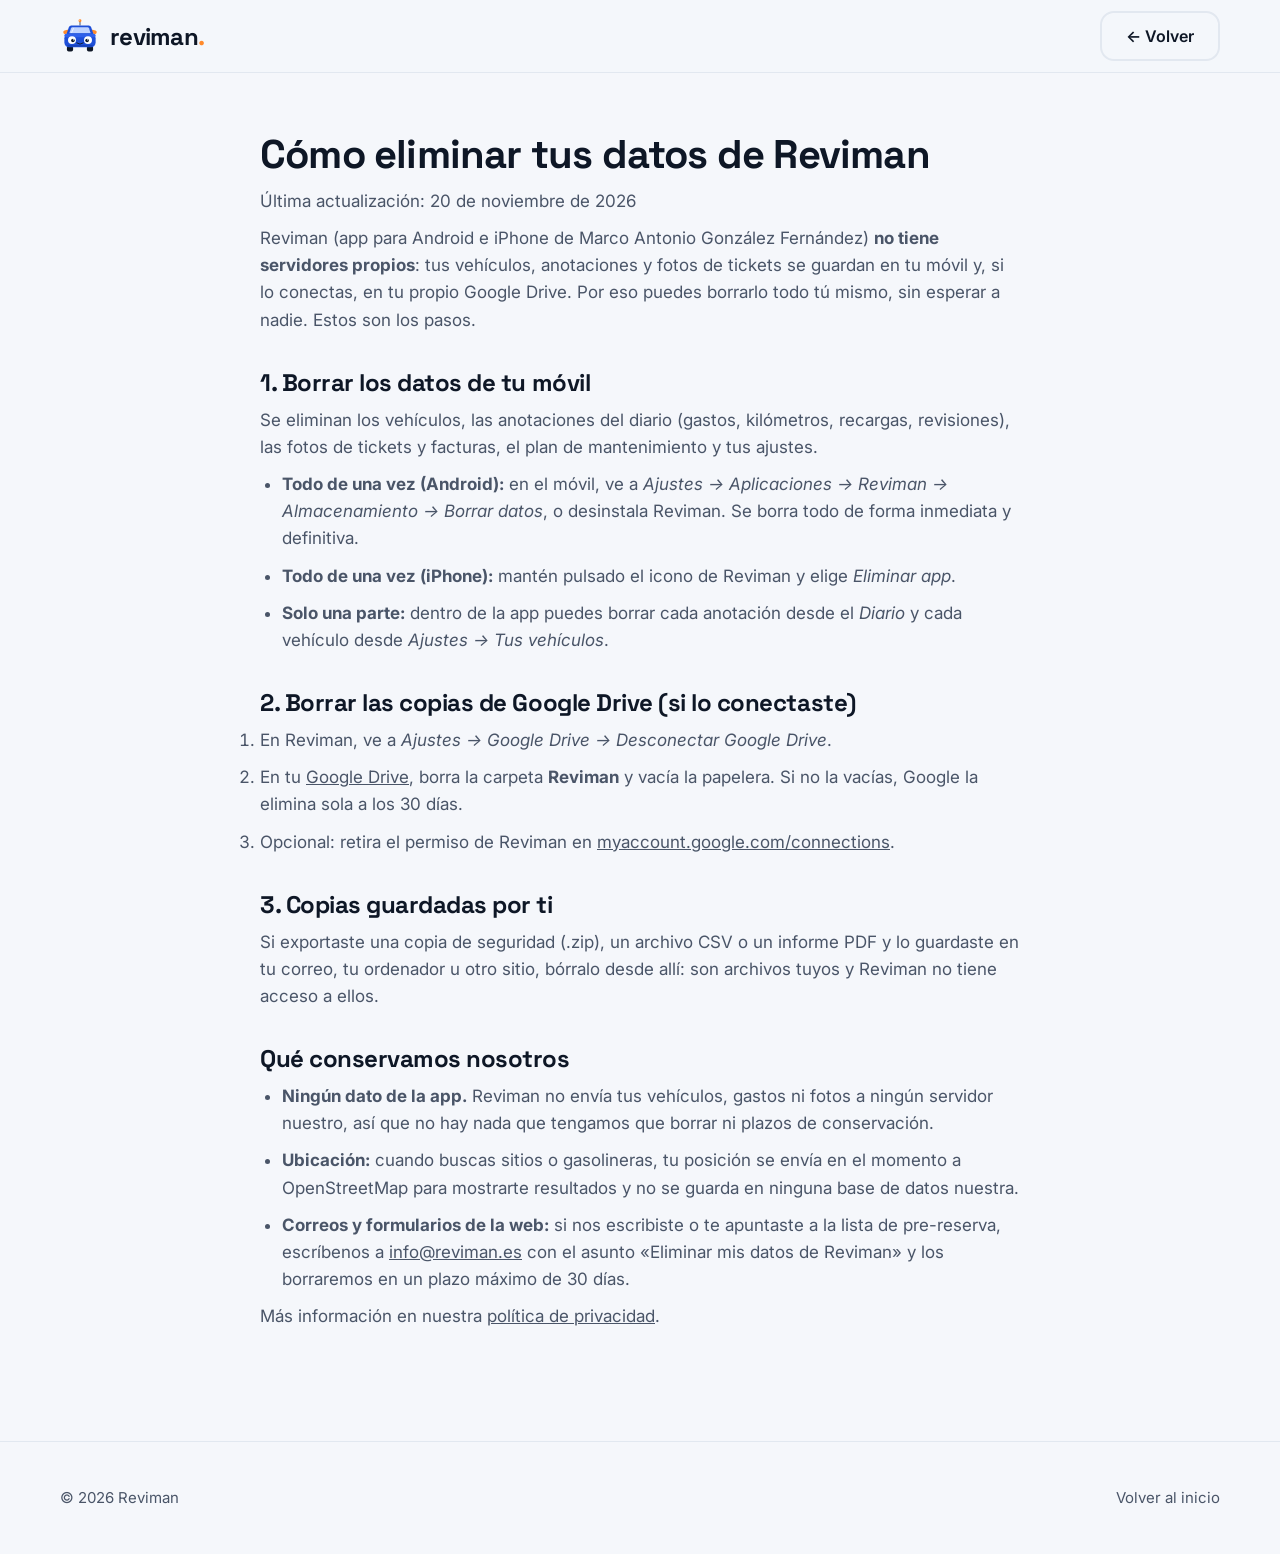
==== eliminar-datos.html @ da3d1d32 "Añade página para eliminar tus datos de Reviman Página pública con los pasos para borrar los datos d" ====
<!DOCTYPE html>
<html lang="es">
<head>
  <meta charset="utf-8">
  <meta name="viewport" content="width=device-width, initial-scale=1">
  <title>Eliminar tus datos de Reviman</title>
  <meta name="robots" content="noindex">
  <link rel="icon" href="img/favicon.svg" type="image/svg+xml">
  <link rel="preconnect" href="https://fonts.googleapis.com">
  <link rel="preconnect" href="https://fonts.gstatic.com" crossorigin>
  <link href="https://fonts.googleapis.com/css2?family=Inter:wght@400;500;600;700&family=Space+Grotesk:wght@500;600;700&display=swap" rel="stylesheet">
  <link rel="stylesheet" href="css/estilos.css">
</head>
<body>
<header class="cabecera con-sombra">
  <div class="contenedor">
    <a href="index.html" class="logo"><img src="img/revi.svg" alt="" width="40"><span>reviman<span class="punto">.</span></span></a>
    <a href="index.html" class="btn btn-secundario">← Volver</a>
  </div>
</header>
<main class="legal">
  <h1>Cómo eliminar tus datos de Reviman</h1>
  <p>Última actualización: 20 de noviembre de 2026</p>
  <p>Reviman (app para Android e iPhone de Marco Antonio González Fernández) <strong>no tiene servidores propios</strong>: tus vehículos, anotaciones y fotos de tickets se guardan en tu móvil y, si lo conectas, en tu propio Google Drive. Por eso puedes borrarlo todo tú mismo, sin esperar a nadie. Estos son los pasos.</p>

  <h2>1. Borrar los datos de tu móvil</h2>
  <p>Se eliminan los vehículos, las anotaciones del diario (gastos, kilómetros, recargas, revisiones), las fotos de tickets y facturas, el plan de mantenimiento y tus ajustes.</p>
  <ul>
    <li><strong>Todo de una vez (Android):</strong> en el móvil, ve a <em>Ajustes → Aplicaciones → Reviman → Almacenamiento → Borrar datos</em>, o desinstala Reviman. Se borra todo de forma inmediata y definitiva.</li>
    <li><strong>Todo de una vez (iPhone):</strong> mantén pulsado el icono de Reviman y elige <em>Eliminar app</em>.</li>
    <li><strong>Solo una parte:</strong> dentro de la app puedes borrar cada anotación desde el <em>Diario</em> y cada vehículo desde <em>Ajustes → Tus vehículos</em>.</li>
  </ul>

  <h2>2. Borrar las copias de Google Drive (si lo conectaste)</h2>
  <ol>
    <li>En Reviman, ve a <em>Ajustes → Google Drive → Desconectar Google Drive</em>.</li>
    <li>En tu <a href="https://drive.google.com">Google Drive</a>, borra la carpeta <strong>Reviman</strong> y vacía la papelera. Si no la vacías, Google la elimina sola a los 30 días.</li>
    <li>Opcional: retira el permiso de Reviman en <a href="https://myaccount.google.com/connections">myaccount.google.com/connections</a>.</li>
  </ol>

  <h2>3. Copias guardadas por ti</h2>
  <p>Si exportaste una copia de seguridad (.zip), un archivo CSV o un informe PDF y lo guardaste en tu correo, tu ordenador u otro sitio, bórralo desde allí: son archivos tuyos y Reviman no tiene acceso a ellos.</p>

  <h2>Qué conservamos nosotros</h2>
  <ul>
    <li><strong>Ningún dato de la app.</strong> Reviman no envía tus vehículos, gastos ni fotos a ningún servidor nuestro, así que no hay nada que tengamos que borrar ni plazos de conservación.</li>
    <li><strong>Ubicación:</strong> cuando buscas sitios o gasolineras, tu posición se envía en el momento a OpenStreetMap para mostrarte resultados y no se guarda en ninguna base de datos nuestra.</li>
    <li><strong>Correos y formularios de la web:</strong> si nos escribiste o te apuntaste a la lista de pre-reserva, escríbenos a <a href="mailto:info@reviman.es?subject=Eliminar%20mis%20datos%20de%20Reviman">info@reviman.es</a> con el asunto «Eliminar mis datos de Reviman» y los borraremos en un plazo máximo de 30 días.</li>
  </ul>

  <p>Más información en nuestra <a href="privacidad.html#app">política de privacidad</a>.</p>
</main>
<footer class="pie"><div class="contenedor"><span>© 2026 Reviman</span><a href="index.html">Volver al inicio</a></div></footer>
</body>
</html>
---- css/estilos.css ----
/* ==========================================================
   Reviman – web promocional
   Paleta e identidad visual v1 (16/11/2026)
   ========================================================== */
:root {
  --azul: #1E4FD8;
  --azul-osc: #163FB0;
  --azul-claro: #E8EEFF;
  --naranja: #FF8A2A;
  --naranja-claro: #FFF1E5;
  --tinta: #0E1726;
  --gris: #4A5568;
  --verde: #1F9D6B;
  --fondo: #F5F7FB;
  --blanco: #FFFFFF;
  --borde: #E2E8F0;
  --sombra: 0 10px 30px -12px rgba(14, 23, 38, .18);
  --sombra-xl: 0 30px 60px -20px rgba(14, 23, 38, .35);
  --radio: 20px;
  --f-titulo: "Space Grotesk", system-ui, -apple-system, "Segoe UI", Arial, sans-serif;
  --f-texto: "Inter", system-ui, -apple-system, "Segoe UI", Arial, sans-serif;
  --max: 1160px;
}

@media (prefers-color-scheme: dark) {
  :root {
    --fondo: #0B1220;
    --blanco: #121B2E;
    --tinta: #EEF2FA;
    --gris: #A9B4C7;
    --borde: #22304A;
    --azul-claro: #17254A;
    --naranja-claro: #2B1D10;
    --sombra: 0 10px 30px -12px rgba(0, 0, 0, .6);
  }
}

* { box-sizing: border-box; margin: 0; padding: 0; }
html { scroll-behavior: smooth; scroll-padding-top: 80px; }
body {
  font-family: var(--f-texto);
  color: var(--tinta);
  background: var(--fondo);
  line-height: 1.6;
  font-size: 17px;
  -webkit-font-smoothing: antialiased;
  overflow-x: hidden;
}
img, svg { max-width: 100%; display: block; }
a { color: inherit; }
h1, h2, h3 { font-family: var(--f-titulo); line-height: 1.12; letter-spacing: -.02em; }
.contenedor { width: min(var(--max), 100% - 40px); margin-inline: auto; }
.saltar { position: absolute; left: -999px; top: 8px; background: var(--azul); color: #fff; padding: 8px 14px; border-radius: 8px; z-index: 100; }
.saltar:focus { left: 8px; }
:focus-visible { outline: 3px solid var(--naranja); outline-offset: 3px; border-radius: 6px; }

/* ---------- Botones ---------- */
.btn {
  display: inline-flex; align-items: center; gap: 10px;
  font: 600 16px/1 var(--f-texto);
  padding: 15px 24px; border-radius: 14px; border: 0; cursor: pointer;
  text-decoration: none; transition: transform .15s, box-shadow .15s, background .15s;
  min-height: 48px;
}
.btn:hover { transform: translateY(-2px); }
.btn-primario { background: var(--azul); color: #fff; box-shadow: 0 10px 24px -10px rgba(30, 79, 216, .8); }
.btn-primario:hover { background: var(--azul-osc); }
.btn-secundario { background: transparent; color: var(--tinta); border: 2px solid var(--borde); }
.btn-secundario:hover { border-color: var(--azul); }
.btn-tienda {
  background: #0E1726; color: #fff; padding: 10px 20px 10px 16px; text-align: left;
  border: 1px solid rgba(255,255,255,.15);
}
.btn-tienda small { display: block; font-size: 11px; font-weight: 500; opacity: .75; margin-bottom: 3px; letter-spacing: .02em; }
.btn-tienda strong { font-size: 17px; font-family: var(--f-titulo); }
.btn-tienda svg { width: 26px; height: 26px; flex: none; }
.btn-tienda[aria-disabled="true"] { cursor: default; }
.btn-tienda[aria-disabled="true"]:hover { transform: none; }

/* ---------- Cabecera ---------- */
.cabecera {
  position: sticky; top: 0; z-index: 50;
  background: color-mix(in srgb, var(--fondo) 82%, transparent);
  backdrop-filter: saturate(160%) blur(14px);
  -webkit-backdrop-filter: saturate(160%) blur(14px);
  border-bottom: 1px solid transparent; transition: border-color .2s;
}
.cabecera.con-sombra { border-bottom-color: var(--borde); }
.cabecera .contenedor { display: flex; align-items: center; justify-content: space-between; height: 72px; }
.logo { display: flex; align-items: center; gap: 10px; text-decoration: none; font: 700 24px var(--f-titulo); letter-spacing: -.03em; }
.logo img { width: 40px; }
.logo .punto { color: var(--naranja); }
.menu { display: flex; gap: 6px; align-items: center; list-style: none; }
.menu a { text-decoration: none; font-weight: 500; font-size: 15px; padding: 10px 14px; border-radius: 10px; color: var(--gris); }
.menu a:hover { color: var(--tinta); background: var(--azul-claro); }
.menu .btn { color: #fff; padding: 12px 18px; margin-left: 8px; }
.menu .btn:hover { background: var(--azul-osc); }
.boton-menu { display: none; background: none; border: 0; width: 48px; height: 48px; cursor: pointer; color: var(--tinta); }

@media (max-width: 880px) {
  .boton-menu { display: grid; place-items: center; }
  .menu {
    position: absolute; top: 72px; left: 0; right: 0; flex-direction: column; align-items: stretch;
    background: var(--blanco); border-bottom: 1px solid var(--borde); padding: 12px 20px 20px;
    display: none; box-shadow: var(--sombra);
  }
  .menu.abierto { display: flex; }
  .menu a { padding: 14px; font-size: 17px; }
  .menu .btn { margin: 8px 0 0; justify-content: center; }
}

/* ---------- Hero ---------- */
.hero { position: relative; padding: 64px 0 90px; overflow: hidden; }
.hero::before {
  content: ""; position: absolute; inset: -30% -10% auto auto; width: 720px; height: 720px;
  background: radial-gradient(circle, rgba(30,79,216,.20), transparent 65%); z-index: -1;
}
.hero::after {
  content: ""; position: absolute; left: -200px; bottom: -260px; width: 560px; height: 560px;
  background: radial-gradient(circle, rgba(255,138,42,.16), transparent 65%); z-index: -1;
}
.hero .contenedor { display: grid; grid-template-columns: 1.05fr .95fr; gap: 48px; align-items: center; }
.etiqueta {
  display: inline-flex; align-items: center; gap: 8px; font-size: 14px; font-weight: 600;
  background: var(--naranja-claro); color: #B4530B; padding: 7px 14px; border-radius: 999px; margin-bottom: 22px;
}
@media (prefers-color-scheme: dark) { .etiqueta { color: #FFB577; } }
.etiqueta .piloto { width: 8px; height: 8px; border-radius: 50%; background: var(--naranja); animation: latido 1.6s infinite; }
@keyframes latido { 50% { box-shadow: 0 0 0 6px rgba(255,138,42,.25); } }
.hero h1 { font-size: clamp(40px, 6vw, 68px); margin-bottom: 22px; }
.hero h1 .resalte { color: var(--azul); position: relative; white-space: nowrap; }
@media (prefers-color-scheme: dark) { .hero h1 .resalte, .titulo-seccion .resalte { color: #7FA0FF; } }
.hero h1 .resalte::after {
  content: ""; position: absolute; left: 0; right: 0; bottom: 4px; height: 10px; border-radius: 6px;
  background: var(--naranja); opacity: .35; z-index: -1;
}
.hero .entradilla { font-size: clamp(18px, 2vw, 21px); color: var(--gris); max-width: 560px; margin-bottom: 32px; }
.hero .acciones { display: flex; flex-wrap: wrap; gap: 14px; margin-bottom: 34px; }
.ventajas-rapidas { display: flex; flex-wrap: wrap; gap: 10px 22px; list-style: none; color: var(--gris); font-size: 15px; font-weight: 500; }
.ventajas-rapidas li { display: flex; align-items: center; gap: 8px; }
.ventajas-rapidas svg { width: 20px; color: var(--verde); }

@media (max-width: 880px) {
  .hero { padding-top: 36px; }
  .hero .contenedor { grid-template-columns: 1fr; }
  .hero .escena { order: -1; }
}

/* ---------- Teléfono simulado ---------- */
.escena { position: relative; display: grid; place-items: center; min-height: 600px; }
.telefono {
  width: 300px; height: 610px; border-radius: 46px; background: #0E1726; padding: 12px;
  box-shadow: var(--sombra-xl), inset 0 0 0 2px #2A3550; position: relative; z-index: 2;
  transform: rotate(-3deg);
}
.telefono .pantalla {
  width: 100%; height: 100%; border-radius: 36px; background: #F5F7FB; overflow: hidden; position: relative;
  color: #0E1726; font-size: 13px;
}
.telefono .isla { position: absolute; top: 10px; left: 50%; translate: -50% 0; width: 90px; height: 26px; background: #0E1726; border-radius: 20px; z-index: 3; }
.app-barra { display: flex; justify-content: space-between; padding: 14px 22px 0; font-weight: 600; font-size: 12px; }
.app-cab { padding: 26px 18px 10px; display: flex; justify-content: space-between; align-items: center; }
.app-cab h4 { font: 700 22px var(--f-titulo); letter-spacing: -.02em; }
.app-cab .avatar { width: 34px; height: 34px; border-radius: 50%; background: var(--naranja); display: grid; place-items: center; color: #0E1726; font-weight: 700; }
.app-tarjeta {
  margin: 4px 14px 12px; border-radius: 22px; padding: 16px; color: #fff;
  background: linear-gradient(140deg, #1E4FD8, #3A6BFF);
  box-shadow: 0 12px 24px -12px rgba(30,79,216,.8);
}
.app-tarjeta .fila { display: flex; justify-content: space-between; align-items: flex-start; }
.app-tarjeta .modelo { font: 700 17px var(--f-titulo); }
.app-tarjeta .matricula { font-size: 11px; opacity: .8; }
.app-tarjeta .km { font: 700 28px var(--f-titulo); margin: 10px 0 2px; letter-spacing: -.02em; }
.app-tarjeta .km span { font-size: 13px; font-weight: 500; opacity: .8; }
.app-aviso { display: flex; gap: 8px; align-items: center; background: #FF8A2A; color: #0E1726; padding: 8px 10px; border-radius: 12px; font-weight: 600; font-size: 12px; margin-top: 10px; }
.app-mini { display: grid; grid-template-columns: 1fr 1fr; gap: 10px; margin: 0 14px 12px; }
.app-mini div { background: #fff; border-radius: 16px; padding: 10px 12px; box-shadow: 0 2px 8px rgba(14,23,38,.06); }
.app-mini small { color: #4A5568; font-size: 11px; display: block; }
.app-mini b { font: 700 18px var(--f-titulo); }
.app-titulo { padding: 4px 18px 6px; font-weight: 700; font-size: 13px; color: #4A5568; text-transform: uppercase; letter-spacing: .06em; font-size: 11px; }
.app-diario { list-style: none; margin: 0 14px; background: #fff; border-radius: 18px; padding: 4px 12px; box-shadow: 0 2px 8px rgba(14,23,38,.06); }
.app-diario li { display: flex; align-items: center; gap: 10px; padding: 9px 0; border-bottom: 1px solid #EDF1F7; }
.app-diario li:last-child { border: 0; }
.app-diario .ico { width: 32px; height: 32px; border-radius: 10px; display: grid; place-items: center; font-size: 16px; flex: none; }
.app-diario .txt { flex: 1; line-height: 1.25; min-width: 0; }
.app-diario .txt small { display: block; white-space: nowrap; overflow: hidden; text-overflow: ellipsis; }
.app-diario .txt b { display: block; font-size: 13px; }
.app-diario .txt small { color: #4A5568; font-size: 11px; }
.app-diario .imp { font-weight: 700; font-size: 12px; white-space: nowrap; }
.app-fab { position: absolute; right: 18px; bottom: 74px; width: 54px; height: 54px; border-radius: 18px; background: #1E4FD8; color: #fff; display: grid; place-items: center; font-size: 30px; box-shadow: 0 10px 20px -6px rgba(30,79,216,.8); }
.app-nav { position: absolute; left: 0; right: 0; bottom: 0; height: 62px; background: #fff; display: flex; justify-content: space-around; align-items: center; border-top: 1px solid #EDF1F7; font-size: 10px; color: #4A5568; }
.app-nav span { display: grid; justify-items: center; gap: 2px; }
.app-nav span.act { color: #1E4FD8; font-weight: 700; }
.app-nav i { font-style: normal; font-size: 18px; }

.flotante {
  position: absolute; z-index: 3; background: var(--blanco); border: 1px solid var(--borde);
  border-radius: 18px; padding: 12px 16px; box-shadow: var(--sombra); display: flex; gap: 12px; align-items: center;
  font-size: 14px; animation: flotar 6s ease-in-out infinite;
}
.flotante b { display: block; font-family: var(--f-titulo); font-size: 16px; }
.flotante small { color: var(--gris); }
.flotante .circ { width: 40px; height: 40px; border-radius: 12px; display: grid; place-items: center; font-size: 20px; flex: none; }
.flotante.f1 { top: 64px; left: -90px; }
.flotante.f2 { bottom: 120px; right: -14px; animation-delay: -3s; }
.revi-hero { position: absolute; width: 150px; bottom: 6px; left: 0; z-index: 4; animation: botar 4s ease-in-out infinite; filter: drop-shadow(0 14px 14px rgba(14,23,38,.25)); }
@keyframes flotar { 50% { transform: translateY(-12px); } }
@keyframes botar { 50% { transform: translateY(-8px) rotate(-3deg); } }
@media (max-width: 520px) {
  .escena { min-height: 560px; transform: scale(.92); }
  .flotante.f1 { left: 0; top: 10px; }
  .flotante.f2 { display: none; }
  .revi-hero { width: 110px; }
}

/* ---------- Secciones ---------- */
section { padding: 96px 0; }
.titulo-seccion { text-align: center; max-width: 720px; margin: 0 auto 56px; }
.antetitulo { display: inline-block; font-weight: 700; color: #B4530B; text-transform: uppercase; letter-spacing: .12em; font-size: 13px; margin-bottom: 12px; }
@media (prefers-color-scheme: dark) { .antetitulo { color: var(--naranja); } }
.datos .antetitulo { color: var(--naranja); }
.titulo-seccion h2 { font-size: clamp(32px, 4.4vw, 48px); margin-bottom: 16px; }
.titulo-seccion h2 .resalte { color: var(--azul); }
.titulo-seccion p { color: var(--gris); font-size: 19px; }

/* Problema */
.problema { background: var(--blanco); }
.dolores { display: grid; grid-template-columns: repeat(3, 1fr); gap: 20px; }
.dolor { padding: 28px; border-radius: var(--radio); background: var(--fondo); border: 1px solid var(--borde); }
.dolor .emoji { font-size: 34px; margin-bottom: 14px; }
.dolor h3 { font-size: 20px; margin-bottom: 8px; }
.dolor p { color: var(--gris); font-size: 16px; }
.solucion-frase { text-align: center; margin-top: 46px; font: 600 clamp(20px, 2.4vw, 26px)/1.4 var(--f-titulo); }
.solucion-frase span { color: var(--azul); }
@media (prefers-color-scheme: dark) { .solucion-frase span { color: #7FA0FF; } }
@media (max-width: 880px) { .dolores { grid-template-columns: 1fr; } }

/* Cómo funciona */
.pasos { display: grid; grid-template-columns: repeat(3, 1fr); gap: 24px; counter-reset: paso; position: relative; }
.paso { background: var(--blanco); border: 1px solid var(--borde); border-radius: var(--radio); padding: 32px 28px; position: relative; box-shadow: var(--sombra); }
.paso .num { width: 48px; height: 48px; border-radius: 14px; background: var(--azul); color: #fff; display: grid; place-items: center; font: 700 22px var(--f-titulo); margin-bottom: 20px; }
.paso:nth-child(2) .num { background: var(--naranja); color: #0E1726; }
.paso:nth-child(3) .num { background: var(--verde); }
.paso h3 { font-size: 22px; margin-bottom: 10px; }
.paso p { color: var(--gris); }
.paso .tiempo { display: inline-block; margin-top: 14px; font-size: 13px; font-weight: 600; color: var(--azul); background: var(--azul-claro); padding: 5px 10px; border-radius: 8px; }
@media (prefers-color-scheme: dark) { .paso .tiempo { color: #9DB6FF; } }
@media (max-width: 880px) { .pasos { grid-template-columns: 1fr; } }

/* Funciones */
.funciones { background: var(--blanco); }
.rejilla { display: grid; grid-template-columns: repeat(3, 1fr); gap: 20px; }
.funcion { padding: 30px; border-radius: var(--radio); border: 1px solid var(--borde); background: var(--fondo); transition: transform .2s, box-shadow .2s, border-color .2s; }
.funcion:hover { transform: translateY(-4px); box-shadow: var(--sombra); border-color: transparent; }
.funcion .icono { width: 54px; height: 54px; border-radius: 16px; display: grid; place-items: center; margin-bottom: 18px; background: var(--azul-claro); color: var(--azul); }
@media (prefers-color-scheme: dark) { .funcion .icono { color: #9DB6FF; } }
.funcion .icono svg { width: 28px; height: 28px; }
.funcion.destacada { grid-column: span 2; background: linear-gradient(135deg, var(--azul), #3A6BFF); color: #fff; border: 0; display: grid; grid-template-columns: 1fr 1fr; gap: 20px; align-items: center; }
.funcion.destacada p { color: rgba(255,255,255,.85); }
.funcion.destacada .icono { background: rgba(255,255,255,.18); color: #fff; }
.funcion h3 { font-size: 21px; margin-bottom: 8px; }
.funcion p { color: var(--gris); font-size: 16px; }
.chip { display: inline-block; font-size: 12px; font-weight: 700; padding: 4px 10px; border-radius: 999px; background: var(--naranja-claro); color: #B4530B; margin-left: 6px; vertical-align: middle; }
@media (prefers-color-scheme: dark) { .chip { color: #FFB577; } }
.lista-check { list-style: none; display: grid; gap: 8px; font-size: 15px; }
.lista-check li { display: flex; gap: 10px; align-items: flex-start; background: rgba(255,255,255,.12); padding: 10px 14px; border-radius: 12px; }
@media (max-width: 960px) { .rejilla { grid-template-columns: 1fr 1fr; } .funcion.destacada { grid-template-columns: 1fr; } }
@media (max-width: 640px) { .rejilla { grid-template-columns: 1fr; } .funcion.destacada { grid-column: auto; } }

/* Demo escáner */
.demo .contenedor { display: grid; grid-template-columns: 1fr 1fr; gap: 56px; align-items: center; }
.demo-textos h2 { font-size: clamp(30px, 4vw, 44px); margin-bottom: 16px; }
.demo-textos p { color: var(--gris); font-size: 18px; margin-bottom: 22px; }
.pestanas { display: inline-flex; background: var(--blanco); border: 1px solid var(--borde); border-radius: 14px; padding: 4px; margin-bottom: 22px; }
.pestanas button { border: 0; background: none; padding: 11px 18px; border-radius: 10px; font: 600 15px var(--f-texto); color: var(--gris); cursor: pointer; min-height: 44px; }
.pestanas button[aria-selected="true"] { background: var(--azul); color: #fff; }
.campos { display: grid; gap: 10px; margin-bottom: 24px; }
.campo { display: flex; justify-content: space-between; align-items: center; background: var(--blanco); border: 1px solid var(--borde); border-radius: 14px; padding: 13px 16px; opacity: .35; transform: translateX(-8px); transition: opacity .35s, transform .35s, border-color .35s; }
.campo.visto { opacity: 1; transform: none; border-color: color-mix(in srgb, var(--verde) 50%, var(--borde)); }
.campo span { color: var(--gris); font-size: 15px; }
.campo b { font-family: var(--f-titulo); font-size: 17px; display: flex; align-items: center; gap: 8px; }
.campo b::after { content: "✓"; color: var(--verde); font-size: 15px; opacity: 0; transition: opacity .3s; }
.campo.visto b::after { opacity: 1; }

.visor { position: relative; background: #0E1726; border-radius: 32px; padding: 34px; min-height: 470px; display: grid; place-items: center; overflow: hidden; box-shadow: var(--sombra-xl); }
.visor::before { content: ""; position: absolute; inset: 0; background: radial-gradient(circle at 30% 20%, rgba(30,79,216,.45), transparent 60%); }
.marco-guia { position: absolute; inset: 26px; border-radius: 22px; pointer-events: none; z-index: 3;
  background:
    linear-gradient(#FF8A2A,#FF8A2A) top left / 34px 4px, linear-gradient(#FF8A2A,#FF8A2A) top left / 4px 34px,
    linear-gradient(#FF8A2A,#FF8A2A) top right / 34px 4px, linear-gradient(#FF8A2A,#FF8A2A) top right / 4px 34px,
    linear-gradient(#FF8A2A,#FF8A2A) bottom left / 34px 4px, linear-gradient(#FF8A2A,#FF8A2A) bottom left / 4px 34px,
    linear-gradient(#FF8A2A,#FF8A2A) bottom right / 34px 4px, linear-gradient(#FF8A2A,#FF8A2A) bottom right / 4px 34px;
  background-repeat: no-repeat; }
.linea-escaneo { position: absolute; left: 30px; right: 30px; height: 3px; background: var(--naranja); box-shadow: 0 0 18px 4px rgba(255,138,42,.7); top: 30px; z-index: 4; opacity: 0; }
.visor.escaneando .linea-escaneo { animation: barrido 1.6s ease-in-out; }
@keyframes barrido { 0% { top: 30px; opacity: 1; } 90% { opacity: 1; } 100% { top: calc(100% - 30px); opacity: 0; } }

.ticket {
  position: relative; z-index: 2; width: 250px; background: #FFFDF8; color: #222; font: 13px/1.5 "Courier New", monospace;
  padding: 22px 20px 26px; transform: rotate(2deg); box-shadow: 0 20px 40px -10px rgba(0,0,0,.6);
  -webkit-mask: radial-gradient(circle at 8px 100%, transparent 7px, #000 7.5px) -8px 0 / 16px 100% repeat-x;
          mask: radial-gradient(circle at 8px 100%, transparent 7px, #000 7.5px) -8px 0 / 16px 100% repeat-x;
}
.ticket .c { text-align: center; }
.ticket hr { border: 0; border-top: 1px dashed #999; margin: 8px 0; }
.ticket .r { display: flex; justify-content: space-between; }
.ticket mark { background: transparent; color: inherit; border-radius: 3px; transition: background .3s, box-shadow .3s; }
.visor.leido .ticket mark { background: rgba(255,138,42,.35); box-shadow: 0 0 0 2px rgba(255,138,42,.6); }

.cuadro { position: relative; z-index: 2; width: 340px; max-width: 100%; aspect-ratio: 1.6; border-radius: 160px 160px 40px 40px; background: radial-gradient(circle at 50% 120%, #1a2438, #05080f); border: 6px solid #2A3550; display: grid; place-items: center; box-shadow: inset 0 0 40px rgba(0,0,0,.8); }
.lcd { width: 72%; background: #9FB89A; border-radius: 10px; padding: 10px 14px; font-family: "Courier New", monospace; color: #1b2a1a; box-shadow: inset 0 2px 8px rgba(0,0,0,.35); margin-top: 40px; }
.lcd .r { display: flex; justify-content: space-between; font-size: 14px; font-weight: 700; }
.lcd .odo { font-size: 30px; font-weight: 700; letter-spacing: 3px; text-align: right; }
.lcd mark { background: transparent; color: inherit; border-radius: 4px; transition: background .3s, box-shadow .3s, text-decoration .3s; }
.visor.leido .lcd mark.si { background: rgba(255,138,42,.45); box-shadow: 0 0 0 2px #FF8A2A; }
.visor.leido .lcd mark.no { text-decoration: line-through; text-decoration-color: #c0392b; text-decoration-thickness: 2px; opacity: .55; }
.aguja { position: absolute; top: 24px; left: 50%; width: 4px; height: 70px; background: var(--naranja); transform-origin: bottom center; translate: -50% 0; rotate: -40deg; border-radius: 4px; }
.cuadro .marcas { position: absolute; top: 14px; left: 50%; translate: -50% 0; color: #8b98b5; font-size: 11px; letter-spacing: 22px; }
.oculto { display: none !important; }
@media (max-width: 880px) { .demo .contenedor { grid-template-columns: 1fr; } .visor { min-height: 400px; } }

/* Mantenimiento */
.mantenimiento { background: var(--blanco); }
.mant .contenedor { }
.mant-grid { display: grid; grid-template-columns: .9fr 1.1fr; gap: 56px; align-items: center; }
.plan { background: var(--fondo); border: 1px solid var(--borde); border-radius: 26px; padding: 24px; box-shadow: var(--sombra); }
.plan-item { display: grid; grid-template-columns: 44px 1fr auto; gap: 14px; align-items: center; padding: 14px 6px; border-bottom: 1px solid var(--borde); }
.plan-item:last-child { border: 0; }
.plan-item .ico { width: 44px; height: 44px; border-radius: 14px; display: grid; place-items: center; font-size: 22px; background: var(--blanco); border: 1px solid var(--borde); }
.plan-item b { display: block; font-size: 16px; }
.plan-item small { color: var(--gris); font-size: 14px; }
.barra { height: 7px; border-radius: 9px; background: var(--borde); margin-top: 7px; overflow: hidden; }
.barra i { display: block; height: 100%; border-radius: 9px; width: 0; transition: width 1.2s ease; }
.estado { font-size: 13px; font-weight: 700; padding: 6px 10px; border-radius: 9px; white-space: nowrap; }
.estado.ok { background: color-mix(in srgb, var(--verde) 15%, transparent); color: var(--verde); }
.estado.pronto { background: var(--naranja); color: #0E1726; }
.mant-textos h2 { font-size: clamp(30px, 4vw, 44px); margin-bottom: 16px; }
.mant-textos > p { color: var(--gris); font-size: 18px; margin-bottom: 24px; }
.puntos { list-style: none; display: grid; gap: 16px; }
.puntos li { display: flex; gap: 14px; }
.puntos .bola { width: 30px; height: 30px; border-radius: 50%; background: var(--azul-claro); color: var(--azul); display: grid; place-items: center; flex: none; font-weight: 700; }
@media (prefers-color-scheme: dark) { .puntos .bola { color: #9DB6FF; } }
.puntos b { display: block; }
.puntos span { color: var(--gris); font-size: 16px; }
@media (max-width: 880px) { .mant-grid { grid-template-columns: 1fr; } }

/* Calculadora */
.calc-caja { display: grid; grid-template-columns: 1.1fr .9fr; background: var(--blanco); border: 1px solid var(--borde); border-radius: 30px; overflow: hidden; box-shadow: var(--sombra); }
.calc-form { padding: 38px; display: grid; grid-template-columns: 1fr 1fr; gap: 18px 20px; }
.calc-form label { display: grid; gap: 7px; font-weight: 600; font-size: 15px; }
.calc-form .entrada { display: flex; align-items: center; border: 2px solid var(--borde); border-radius: 12px; background: var(--fondo); padding: 0 14px; transition: border-color .2s; }
.calc-form .entrada:focus-within { border-color: var(--azul); }
.calc-form input { border: 0; background: none; font: 600 18px var(--f-texto); color: var(--tinta); width: 100%; padding: 12px 0; outline: none; min-width: 0; }
.calc-form .entrada span { color: var(--gris); font-size: 14px; white-space: nowrap; }
.calc-res { background: var(--tinta); color: var(--fondo); padding: 38px; display: flex; flex-direction: column; justify-content: center; gap: 22px; position: relative; overflow: hidden; }
@media (prefers-color-scheme: dark) { .calc-res { background: #1E4FD8; color: #fff; } }
.calc-res .grande { font: 700 clamp(46px, 6vw, 64px)/1 var(--f-titulo); letter-spacing: -.03em; }
.calc-res .grande small { font-size: 20px; font-weight: 500; opacity: .7; }
.calc-res .etq { opacity: .7; font-size: 15px; margin-bottom: 6px; }
.calc-res .dos { display: grid; grid-template-columns: 1fr 1fr; gap: 14px; }
.calc-res .dos div { background: rgba(255,255,255,.08); border-radius: 14px; padding: 14px; }
.calc-res .dos b { font: 700 24px var(--f-titulo); display: block; }
.calc-res .nota { font-size: 14px; opacity: .75; }
.calc-res img { position: absolute; width: 110px; right: -10px; bottom: -14px; opacity: .9; transform: rotate(-8deg); }
@media (max-width: 880px) { .calc-caja { grid-template-columns: 1fr; } .calc-form { grid-template-columns: 1fr; padding: 26px; } .calc-res { padding: 28px; } }

/* Privacidad / datos */
.datos { background: linear-gradient(160deg, #0E1726, #13244F); color: #EEF2FA; }
.datos .titulo-seccion p { color: #A9B4C7; }
.datos .titulo-seccion h2 .resalte { color: var(--naranja); }
.opciones-datos { display: grid; grid-template-columns: repeat(3, 1fr); gap: 20px; }
.opcion { border: 1px solid rgba(255,255,255,.12); background: rgba(255,255,255,.04); border-radius: var(--radio); padding: 30px; }
.opcion .icono { width: 52px; height: 52px; border-radius: 16px; background: rgba(255,255,255,.1); display: grid; place-items: center; margin-bottom: 18px; }
.opcion .icono svg { width: 26px; height: 26px; }
.opcion h3 { font-size: 21px; margin-bottom: 8px; }
.opcion p { color: #A9B4C7; font-size: 16px; }
.compromisos { display: flex; flex-wrap: wrap; justify-content: center; gap: 12px 28px; margin-top: 44px; list-style: none; font-weight: 500; }
.compromisos li { display: flex; gap: 8px; align-items: center; }
.compromisos svg { width: 20px; color: #4FD1A0; }
@media (max-width: 880px) { .opciones-datos { grid-template-columns: 1fr; } }

/* Para quién */
.perfiles { display: grid; grid-template-columns: repeat(4, 1fr); gap: 18px; }
.perfil { background: var(--blanco); border: 1px solid var(--borde); border-radius: var(--radio); padding: 26px; }
.perfil .emoji { font-size: 32px; margin-bottom: 12px; }
.perfil h3 { font-size: 19px; margin-bottom: 6px; }
.perfil p { color: var(--gris); font-size: 15px; }
@media (max-width: 960px) { .perfiles { grid-template-columns: 1fr 1fr; } }
@media (max-width: 560px) { .perfiles { grid-template-columns: 1fr; } }

/* FAQ */
.faq { background: var(--blanco); }
.preguntas { max-width: 820px; margin: 0 auto; display: grid; gap: 12px; }
.preguntas details { border: 1px solid var(--borde); border-radius: 16px; background: var(--fondo); overflow: hidden; }
.preguntas summary { cursor: pointer; list-style: none; padding: 20px 56px 20px 22px; font: 600 18px var(--f-titulo); position: relative; }
.preguntas summary::-webkit-details-marker { display: none; }
.preguntas summary::after { content: "+"; position: absolute; right: 20px; top: 50%; translate: 0 -50%; width: 30px; height: 30px; border-radius: 50%; background: var(--azul-claro); color: var(--azul); display: grid; place-items: center; font-size: 20px; transition: rotate .25s; }
.preguntas details[open] summary::after { rotate: 45deg; }
.preguntas details p { padding: 0 22px 22px; color: var(--gris); }

/* CTA final */
.cta { padding: 40px 0 110px; }
.cta-caja { position: relative; overflow: hidden; border-radius: 36px; background: linear-gradient(135deg, #1E4FD8, #3A6BFF 60%, #5B83FF); color: #fff; padding: 64px; display: grid; grid-template-columns: 1.3fr .7fr; gap: 30px; align-items: center; }
.cta-caja::after { content: ""; position: absolute; width: 420px; height: 420px; right: -120px; top: -140px; border-radius: 50%; background: rgba(255,255,255,.08); }
.cta-caja h2 { font-size: clamp(32px, 4.4vw, 50px); margin-bottom: 14px; }
.cta-caja p { font-size: 19px; opacity: .9; margin-bottom: 28px; max-width: 540px; }
.cta-caja .acciones { display: flex; flex-wrap: wrap; gap: 14px; }
.cta-caja img { width: 100%; max-width: 260px; justify-self: center; position: relative; z-index: 1; animation: botar 4s ease-in-out infinite; filter: drop-shadow(0 20px 20px rgba(0,0,0,.3)); }
.aviso-lanzamiento { margin-top: 22px; font-size: 15px; opacity: .9; }
.aviso-lanzamiento a { color: #fff; font-weight: 700; }
@media (max-width: 880px) { .cta-caja { grid-template-columns: 1fr; padding: 40px 28px; } .cta-caja img { max-width: 170px; order: -1; } }

/* Pie */
.pie { border-top: 1px solid var(--borde); padding: 44px 0; color: var(--gris); font-size: 15px; }
.pie .contenedor { display: flex; flex-wrap: wrap; gap: 20px; justify-content: space-between; align-items: center; }
.pie nav { display: flex; flex-wrap: wrap; gap: 6px 22px; }
.pie a { text-decoration: none; }
.pie a:hover { color: var(--tinta); text-decoration: underline; }

/* Animación de aparición */
.aparecer { opacity: 0; transform: translateY(24px); transition: opacity .7s ease, transform .7s ease; }
.aparecer.visible { opacity: 1; transform: none; }
@media (prefers-reduced-motion: reduce) {
  *, *::before, *::after { animation: none !important; transition: none !important; scroll-behavior: auto !important; }
  .aparecer { opacity: 1; transform: none; }
}

/* Páginas legales */
.legal { max-width: 800px; margin: 0 auto; padding: 60px 20px 100px; }
.legal h1 { font-size: 40px; margin-bottom: 10px; }
.legal h2 { font-size: 24px; margin: 36px 0 10px; }
.legal p, .legal li { color: var(--gris); margin-bottom: 10px; }
.legal ul { padding-left: 22px; }
.legal .pendiente { background: var(--naranja-claro); padding: 2px 6px; border-radius: 4px; color: #B4530B; font-weight: 600; }

/* ---------- Contacto ---------- */
.contacto-grid { display: grid; grid-template-columns: .85fr 1.15fr; gap: 56px; align-items: start; }
.contacto-textos { position: relative; }
.contacto-textos h2 { font-size: clamp(32px, 4.4vw, 48px); margin-bottom: 16px; }
.contacto-textos > p { color: var(--gris); font-size: 18px; margin-bottom: 28px; }
.contacto-datos { list-style: none; display: grid; gap: 16px; }
.contacto-datos li { display: flex; gap: 14px; align-items: center; }
.contacto-datos .bola { width: 46px; height: 46px; border-radius: 14px; background: var(--azul-claro); display: grid; place-items: center; font-size: 20px; flex: none; }
.contacto-datos b { display: block; font-size: 15px; }
.contacto-datos a, .contacto-datos span { color: var(--gris); }
.contacto-revi { width: 140px; margin-top: 36px; animation: botar 4s ease-in-out infinite; filter: drop-shadow(0 14px 14px rgba(14,23,38,.2)); }
.formulario { background: var(--blanco); border: 1px solid var(--borde); border-radius: 28px; padding: 34px; box-shadow: var(--sombra); display: grid; gap: 18px; }
.formulario .fila-2 { display: grid; grid-template-columns: 1fr 1fr; gap: 18px; }
.formulario label { display: grid; gap: 7px; font-weight: 600; font-size: 15px; }
.formulario input[type="text"], .formulario input[type="email"], .formulario select, .formulario textarea {
  width: 100%; font: 400 16px/1.4 var(--f-texto); color: var(--tinta); background: var(--fondo);
  border: 2px solid var(--borde); border-radius: 12px; padding: 12px 14px; transition: border-color .2s; min-height: 48px;
}
.formulario textarea { resize: vertical; min-height: 130px; }
.formulario input:focus, .formulario select:focus, .formulario textarea:focus { outline: none; border-color: var(--azul); }
.formulario [aria-invalid="true"] { border-color: #D64545 !important; }
.formulario .error { color: #D64545; font-size: 13px; font-weight: 500; min-height: 0; }
.formulario .error:empty { display: none; }
.formulario .check { display: flex; gap: 12px; align-items: flex-start; font-weight: 400; color: var(--gris); font-size: 14px; }
.formulario .check input { width: 22px; height: 22px; margin-top: 1px; accent-color: var(--azul); flex: none; }
.formulario .check a { color: var(--azul); font-weight: 600; }
@media (prefers-color-scheme: dark) { .formulario .check a { color: #9DB6FF; } }
.formulario .btn { justify-self: start; }
.formulario .btn[disabled] { opacity: .7; cursor: wait; transform: none; }
.trampa { position: absolute !important; left: -9999px; width: 1px; height: 1px; opacity: 0; }
.resultado:empty { display: none; }
.resultado { padding: 14px 16px; border-radius: 12px; font-weight: 500; font-size: 15px; }
.resultado.ok { background: color-mix(in srgb, var(--verde) 14%, transparent); color: var(--verde); }
.resultado.mal { background: rgba(214,69,69,.12); color: #D64545; }
.resultado a { color: inherit; font-weight: 700; }
@media (max-width: 880px) { .contacto-grid { grid-template-columns: 1fr; gap: 32px; } .contacto-revi { display: none; } }
@media (max-width: 560px) { .formulario { padding: 22px; } .formulario .fila-2 { grid-template-columns: 1fr; } .formulario .btn { justify-self: stretch; justify-content: center; } }
@media (max-width: 1040px) and (min-width: 881px) { .menu a { padding: 10px 9px; font-size: 14px; } }

/* ---------- Pre-reserva ---------- */
.prereserva { padding-top: 40px; }
.pre-caja { display: grid; grid-template-columns: 1.1fr .9fr; gap: 48px; align-items: center; border-radius: 36px; padding: 56px; color: #EEF2FA;
  background: radial-gradient(circle at 85% 10%, rgba(255,138,42,.28), transparent 45%), linear-gradient(150deg, #0E1726, #13244F 70%, #1E3A8A); box-shadow: var(--sombra-xl); }
.pre-caja .antetitulo { color: var(--naranja); }
.pre-textos h2 { font-size: clamp(30px, 3.8vw, 44px); margin-bottom: 16px; }
.pre-textos h2 .resalte { color: var(--naranja); }
.pre-textos > p { color: #C3CDE0; font-size: 18px; margin-bottom: 26px; }
.pre-ventajas { list-style: none; display: grid; gap: 14px; }
.pre-ventajas li { display: flex; gap: 14px; align-items: flex-start; color: #A9B4C7; font-size: 15px; }
.pre-ventajas li > span { width: 42px; height: 42px; border-radius: 12px; background: rgba(255,255,255,.08); display: grid; place-items: center; font-size: 20px; flex: none; }
.pre-ventajas b { display: block; color: #fff; font-size: 16px; }
.pre-form { background: #fff; color: #0E1726; border-radius: 26px; padding: 30px; display: grid; gap: 16px; box-shadow: 0 30px 60px -25px rgba(0,0,0,.6); }
.pre-form h3 { font-size: 24px; }
.pre-form label { display: grid; gap: 7px; font-weight: 600; font-size: 15px; }
.pre-form label small { color: #4A5568; font-weight: 400; }
.pre-form input[type="email"], .pre-form input[type="text"] { width: 100%; font: 400 16px var(--f-texto); color: #0E1726; background: #F5F7FB; border: 2px solid #E2E8F0; border-radius: 12px; padding: 12px 14px; min-height: 48px; }
.pre-form input:focus { outline: none; border-color: var(--azul); }
.pre-form [aria-invalid="true"] { border-color: #D64545 !important; }
.pre-form .error { color: #D64545; font-size: 13px; font-weight: 500; }
.pre-form .error:empty { display: none; }
.plataformas { border: 0; display: grid; grid-template-columns: repeat(3, 1fr); gap: 8px; }
.plataformas legend { font-weight: 600; font-size: 15px; margin-bottom: 7px; }
.plataformas label { display: block; position: relative; }
.plataformas input { position: absolute; opacity: 0; }
.plataformas span { display: block; text-align: center; padding: 11px 6px; border: 2px solid #E2E8F0; border-radius: 12px; font-size: 14px; cursor: pointer; background: #F5F7FB; min-height: 48px; transition: border-color .2s, background .2s; }
.plataformas input:checked + span { border-color: var(--azul); background: #E8EEFF; color: #1E4FD8; }
.plataformas input:focus-visible + span { outline: 3px solid var(--naranja); outline-offset: 2px; }
.pre-form .check { display: flex; gap: 12px; align-items: flex-start; font-weight: 400; color: #4A5568; font-size: 13.5px; }
.pre-form .check input { width: 22px; height: 22px; margin-top: 1px; accent-color: var(--azul); flex: none; }
.pre-form .check a { color: var(--azul); font-weight: 600; }
.btn-naranja { background: var(--naranja); color: #0E1726; justify-content: center; font-weight: 700; box-shadow: 0 10px 24px -10px rgba(255,138,42,.9); }
.btn-naranja:hover { background: #FF9C4A; }
.btn-naranja[disabled] { opacity: .7; cursor: wait; transform: none; }
.pre-nota { text-align: center; font-size: 13px; color: #4A5568; margin-top: -6px; }
.pre-form .resultado.ok { background: #E6F6EF; color: #17794F; }
@media (max-width: 960px) { .pre-caja { grid-template-columns: 1fr; padding: 34px 22px; gap: 30px; } }
@media (max-width: 340px) { .plataformas { grid-template-columns: 1fr; } }
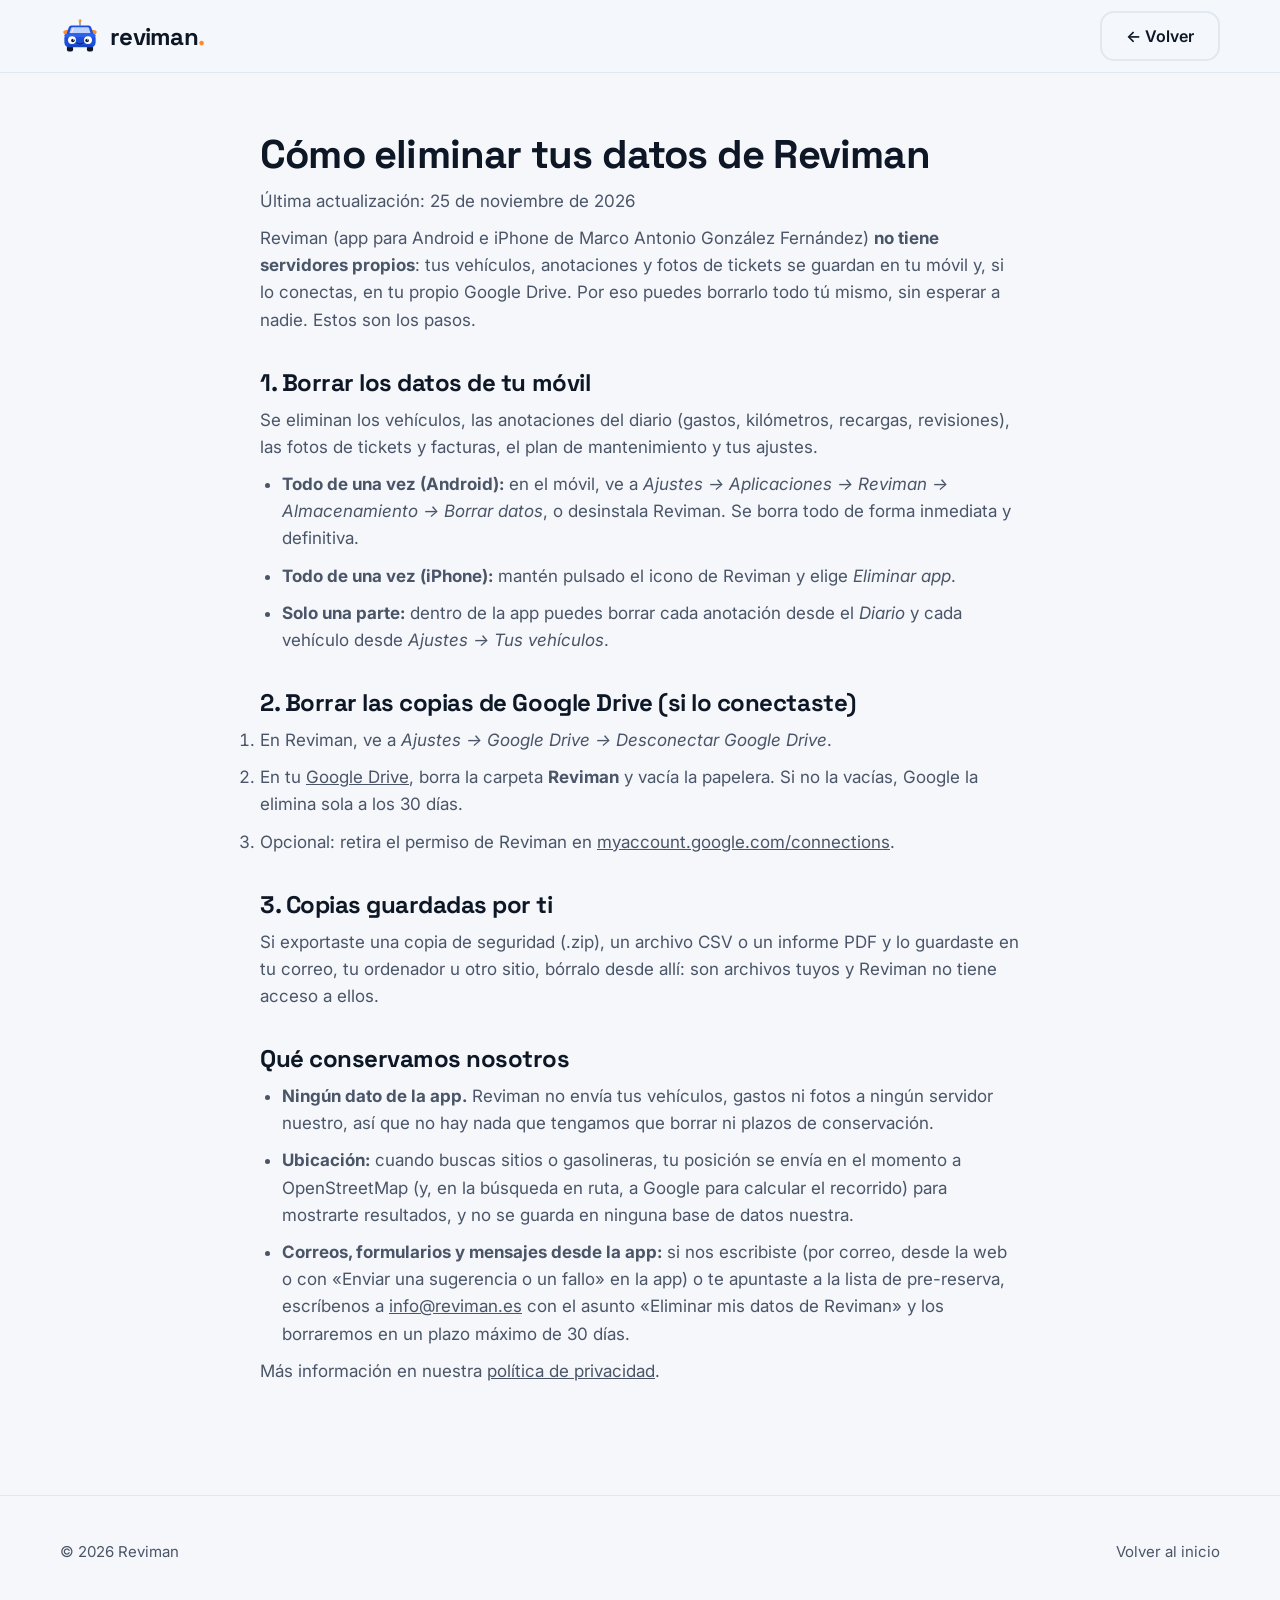
==== commit dcb34e22: "Privacidad: sugerencias desde la app y gasolineras en ruta Explica el envío opcional de sugerencias " ====
--- a/eliminar-datos.html
+++ b/eliminar-datos.html
@@ -9,7 +9,7 @@
   <link rel="preconnect" href="https://fonts.googleapis.com">
   <link rel="preconnect" href="https://fonts.gstatic.com" crossorigin>
   <link href="https://fonts.googleapis.com/css2?family=Inter:wght@400;500;600;700&family=Space+Grotesk:wght@500;600;700&display=swap" rel="stylesheet">
-  <link rel="stylesheet" href="css/estilos.css">
+  <link rel="stylesheet" href="css/estilos.css?v=20261121">
 </head>
 <body>
 <header class="cabecera con-sombra">
@@ -20,7 +20,7 @@
 </header>
 <main class="legal">
   <h1>Cómo eliminar tus datos de Reviman</h1>
-  <p>Última actualización: 20 de noviembre de 2026</p>
+  <p>Última actualización: 25 de noviembre de 2026</p>
   <p>Reviman (app para Android e iPhone de Marco Antonio González Fernández) <strong>no tiene servidores propios</strong>: tus vehículos, anotaciones y fotos de tickets se guardan en tu móvil y, si lo conectas, en tu propio Google Drive. Por eso puedes borrarlo todo tú mismo, sin esperar a nadie. Estos son los pasos.</p>
 
   <h2>1. Borrar los datos de tu móvil</h2>
@@ -44,8 +44,8 @@
   <h2>Qué conservamos nosotros</h2>
   <ul>
     <li><strong>Ningún dato de la app.</strong> Reviman no envía tus vehículos, gastos ni fotos a ningún servidor nuestro, así que no hay nada que tengamos que borrar ni plazos de conservación.</li>
-    <li><strong>Ubicación:</strong> cuando buscas sitios o gasolineras, tu posición se envía en el momento a OpenStreetMap para mostrarte resultados y no se guarda en ninguna base de datos nuestra.</li>
-    <li><strong>Correos y formularios de la web:</strong> si nos escribiste o te apuntaste a la lista de pre-reserva, escríbenos a <a href="mailto:info@reviman.es?subject=Eliminar%20mis%20datos%20de%20Reviman">info@reviman.es</a> con el asunto «Eliminar mis datos de Reviman» y los borraremos en un plazo máximo de 30 días.</li>
+    <li><strong>Ubicación:</strong> cuando buscas sitios o gasolineras, tu posición se envía en el momento a OpenStreetMap (y, en la búsqueda en ruta, a Google para calcular el recorrido) para mostrarte resultados, y no se guarda en ninguna base de datos nuestra.</li>
+    <li><strong>Correos, formularios y mensajes desde la app:</strong> si nos escribiste (por correo, desde la web o con «Enviar una sugerencia o un fallo» en la app) o te apuntaste a la lista de pre-reserva, escríbenos a <a href="mailto:info@reviman.es?subject=Eliminar%20mis%20datos%20de%20Reviman">info@reviman.es</a> con el asunto «Eliminar mis datos de Reviman» y los borraremos en un plazo máximo de 30 días.</li>
   </ul>
 
   <p>Más información en nuestra <a href="privacidad.html#app">política de privacidad</a>.</p>
--- a/css/estilos.css
+++ b/css/estilos.css
@@ -420,6 +420,11 @@
 /* Animación de aparición */
 .aparecer { opacity: 0; transform: translateY(24px); transition: opacity .7s ease, transform .7s ease; }
 .aparecer.visible { opacity: 1; transform: none; }
+/* ---------- Vídeo promocional ---------- */
+.video-promo { padding-top: 32px; }
+.marco-video { max-width: 960px; margin: 0 auto; border-radius: var(--radio); overflow: hidden; box-shadow: var(--sombra); border: 1px solid var(--borde); background: #1E4FD8; aspect-ratio: 16 / 9; }
+.marco-video video { display: block; width: 100%; height: 100%; object-fit: cover; }
+
 @media (prefers-reduced-motion: reduce) {
   *, *::before, *::after { animation: none !important; transition: none !important; scroll-behavior: auto !important; }
   .aparecer { opacity: 1; transform: none; }
